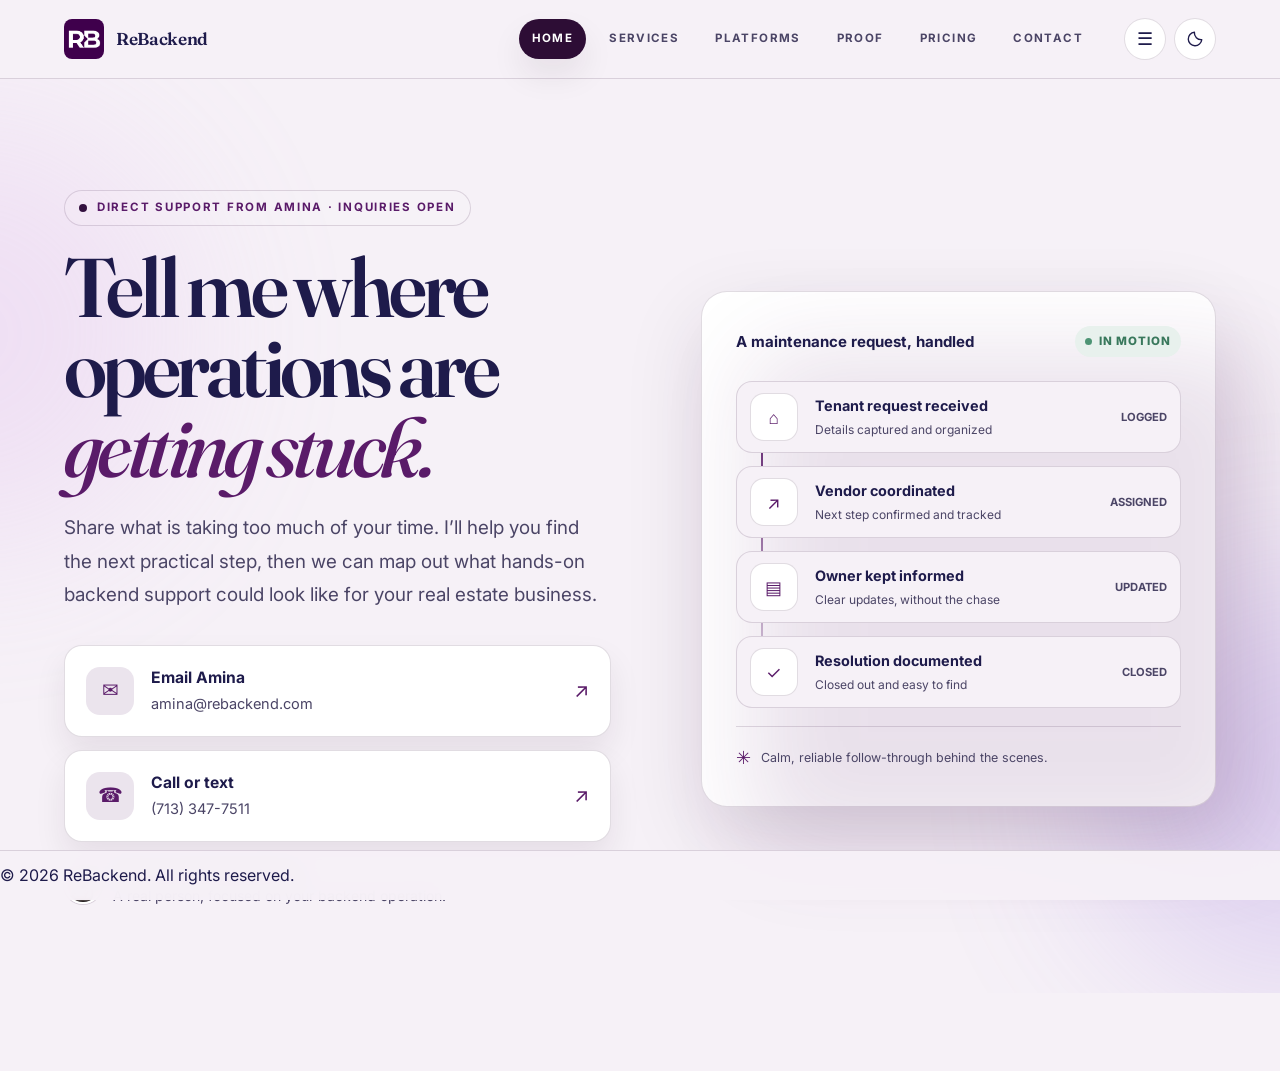
==== contact.html @ c68b6a7b "Add contact page and navigation updates" ====
<!doctype html>
<html lang="en" data-theme="light">
  <head>
    <meta charset="utf-8" />
    <meta name="viewport" content="width=device-width, initial-scale=1" />
    <meta name="theme-color" content="#2d0d35" />
    <title>Contact Amina | ReBackend</title>
    <link rel="preconnect" href="https://fonts.googleapis.com" />
    <link rel="preconnect" href="https://fonts.gstatic.com" crossorigin />
    <link href="https://fonts.googleapis.com/css2?family=Fraunces:wght@500;600;700&family=Inter:wght@400;500;600;700;800&display=swap" rel="stylesheet" />
    <link rel="stylesheet" href="/assets/css/global.css" />
    <style>
      .contact-page {
        position: relative;
        overflow: hidden;
        padding: clamp(56px, 9vw, 112px) 0 86px;
      }

      .contact-page::before,
      .contact-page::after {
        position: absolute;
        z-index: -1;
        width: 420px;
        height: 420px;
        border-radius: 50%;
        content: "";
        filter: blur(90px);
        opacity: 0.22;
        pointer-events: none;
      }

      .contact-page::before {
        top: 5%;
        left: -240px;
        background: #d7a2e9;
      }

      .contact-page::after {
        right: -230px;
        bottom: 0;
        background: #8b63d9;
      }

      .contact-layout {
        display: grid;
        grid-template-columns: minmax(0, 1.03fr) minmax(340px, 0.97fr);
        gap: clamp(36px, 7vw, 94px);
        align-items: center;
      }

      .contact-copy h1 {
        max-width: 700px;
        margin-top: 22px;
        font-size: clamp(3rem, 6.5vw, 5.8rem);
        line-height: 0.96;
        letter-spacing: -0.055em;
      }

      .contact-copy h1 em {
        color: var(--accent-primary);
        font-weight: 500;
      }

      .contact-intro {
        max-width: 570px;
        margin-top: 24px;
        color: var(--text-secondary);
        font-size: clamp(1.02rem, 1.5vw, 1.18rem);
        line-height: 1.75;
      }

      .contact-cards {
        display: grid;
        gap: 13px;
        margin-top: 34px;
      }

      .contact-card {
        display: flex;
        align-items: center;
        gap: 17px;
        min-height: 92px;
        padding: 18px 21px;
        border: 1px solid var(--border-color);
        border-radius: 18px;
        background: var(--card-bg);
        box-shadow: var(--shadow-soft);
        transition: transform 220ms ease, border-color 220ms ease, box-shadow 220ms ease;
      }

      .contact-card:hover,
      .contact-card:focus-visible {
        transform: translateY(-4px);
        border-color: var(--accent-primary);
        box-shadow: 0 18px 42px rgba(90, 27, 105, 0.16);
      }

      .contact-card:focus-visible {
        outline: 3px solid var(--accent-primary);
        outline-offset: 3px;
      }

      .contact-icon {
        display: grid;
        width: 48px;
        height: 48px;
        flex: 0 0 48px;
        place-items: center;
        border-radius: 14px;
        background: color-mix(in srgb, var(--accent-primary) 12%, var(--card-bg));
        color: var(--accent-primary);
        font-size: 1.25rem;
      }

      .contact-card-copy {
        display: grid;
        gap: 3px;
        min-width: 0;
      }

      .contact-card-copy strong {
        color: var(--text-primary);
        font-size: 0.98rem;
      }

      .contact-card-copy span {
        overflow-wrap: anywhere;
        color: var(--text-secondary);
        font-size: 0.91rem;
      }

      .contact-arrow {
        margin-left: auto;
        color: var(--accent-primary);
        font-size: 1.25rem;
        transition: transform 220ms ease;
      }

      .contact-card:hover .contact-arrow {
        transform: translateX(5px);
      }

      .operator-note {
        display: flex;
        align-items: center;
        gap: 11px;
        margin-top: 22px;
        color: var(--text-secondary);
        font-size: 0.88rem;
      }

      .operator-note img {
        position: static;
        inset: auto;
        width: 38px;
        height: 38px;
        max-height: none;
        border: 2px solid var(--card-bg);
        border-radius: 50%;
        object-fit: cover;
        object-position: center 18%;
        box-shadow: 0 0 0 1px var(--border-color);
      }

      .operator-note strong {
        color: var(--text-primary);
      }

      .workflow-card {
        position: relative;
        padding: clamp(22px, 3vw, 34px);
        border: 1px solid var(--border-color);
        border-radius: 26px;
        background: var(--card-bg);
        box-shadow: 0 28px 80px rgba(40, 18, 49, 0.12);
        isolation: isolate;
      }

      .workflow-card::before {
        position: absolute;
        z-index: -1;
        inset: 12% -10% -8% 10%;
        border-radius: inherit;
        background: var(--accent-primary);
        content: "";
        filter: blur(48px);
        opacity: 0.13;
      }

      .workflow-topline {
        display: flex;
        align-items: center;
        justify-content: space-between;
        gap: 12px;
        margin-bottom: 24px;
      }

      .workflow-topline strong {
        color: var(--text-primary);
        font-size: 0.94rem;
      }

      .live-pill {
        display: inline-flex;
        align-items: center;
        gap: 7px;
        padding: 7px 10px;
        border-radius: 999px;
        background: color-mix(in srgb, #4d9474 13%, var(--card-bg));
        color: #39785c;
        font-size: 0.72rem;
        font-weight: 800;
        letter-spacing: 0.08em;
        text-transform: uppercase;
      }

      .live-dot {
        width: 7px;
        height: 7px;
        border-radius: 50%;
        background: #4d9474;
        box-shadow: 0 0 0 0 rgba(77, 148, 116, 0.45);
        animation: pulse 2s infinite;
      }

      .flow-list {
        position: relative;
        display: grid;
        gap: 13px;
      }

      .flow-list::before {
        position: absolute;
        top: 26px;
        bottom: 26px;
        left: 25px;
        width: 2px;
        background: linear-gradient(var(--accent-primary), color-mix(in srgb, var(--accent-primary) 15%, transparent));
        content: "";
      }

      .flow-item {
        position: relative;
        display: grid;
        grid-template-columns: 52px minmax(0, 1fr) auto;
        align-items: center;
        gap: 13px;
        min-height: 72px;
        padding: 11px 13px;
        border: 1px solid var(--border-color);
        border-radius: 16px;
        background: var(--bg-primary);
        animation: rise-in 700ms both;
      }

      .flow-item:nth-child(2) { animation-delay: 120ms; }
      .flow-item:nth-child(3) { animation-delay: 240ms; }
      .flow-item:nth-child(4) { animation-delay: 360ms; }

      .flow-node {
        z-index: 1;
        display: grid;
        width: 48px;
        height: 48px;
        place-items: center;
        border: 1px solid var(--border-color);
        border-radius: 14px;
        background: var(--card-bg);
        color: var(--accent-primary);
        font-size: 1.1rem;
      }

      .flow-text {
        display: grid;
        gap: 3px;
      }

      .flow-text strong {
        color: var(--text-primary);
        font-size: 0.9rem;
      }

      .flow-text small {
        color: var(--text-secondary);
        font-size: 0.75rem;
      }

      .flow-status {
        color: var(--text-secondary);
        font-size: 0.7rem;
        font-weight: 700;
      }

      .workflow-foot {
        display: flex;
        align-items: center;
        gap: 10px;
        margin-top: 18px;
        padding-top: 17px;
        border-top: 1px solid var(--border-color);
        color: var(--text-secondary);
        font-size: 0.78rem;
      }

      .workflow-foot span:first-child {
        color: var(--accent-primary);
        font-size: 1.1rem;
      }

      @keyframes pulse {
        70% { box-shadow: 0 0 0 7px rgba(77, 148, 116, 0); }
        100% { box-shadow: 0 0 0 0 rgba(77, 148, 116, 0); }
      }

      @keyframes rise-in {
        from { opacity: 0; transform: translateY(9px); }
        to { opacity: 1; transform: translateY(0); }
      }

      @media (max-width: 820px) {
        .contact-layout { grid-template-columns: 1fr; }
        .workflow-card { max-width: 620px; }
      }

      @media (max-width: 540px) {
        .contact-page { padding-top: 42px; }
        .contact-layout { gap: 38px; }
        .contact-copy h1 { font-size: clamp(2.8rem, 13vw, 4.2rem); }
        .contact-card { min-height: 82px; padding: 14px; }
        .workflow-card { padding: 18px 14px; border-radius: 20px; }
        .flow-item { grid-template-columns: 45px minmax(0, 1fr); gap: 9px; padding: 9px; }
        .flow-node { width: 42px; height: 42px; }
        .flow-status { display: none; }
      }

      @media (prefers-reduced-motion: reduce) {
        *, *::before, *::after {
          scroll-behavior: auto !important;
          animation-duration: 0.01ms !important;
          animation-iteration-count: 1 !important;
          transition-duration: 0.01ms !important;
        }
      }
    </style>
  </head>
  <body>
    <header class="site-header">
      <div class="nav-shell">
        <a class="brand" href="/" aria-label="ReBackend home">
          <img src="/assets/logo.png" alt="" class="brand-logo-img" />
          <span>ReBackend</span>
        </a>
        <nav class="nav-links" id="primary-navigation" aria-label="Primary navigation">
          <a class="nav-link" data-nav="home" href="/">Home</a>
          <a class="nav-link" data-nav="services" href="/services">Services</a>
          <a class="nav-link" data-nav="platforms" href="/platforms">Platforms</a>
          <a class="nav-link" data-nav="proof" href="/proof">Proof</a>
          <a class="nav-link" data-nav="pricing" href="/pricing">Pricing</a>
          <a class="nav-link" data-nav="contact" href="/contact">Contact</a>
        </nav>
        <div class="nav-controls">
          <button class="menu-toggle" type="button" data-menu-toggle aria-label="Open navigation menu" aria-controls="primary-navigation" aria-expanded="false"><span aria-hidden="true">☰</span></button>
          <button class="theme-toggle" type="button" data-theme-toggle aria-label="Switch theme"></button>
        </div>
      </div>
    </header>

    <main>
      <section class="contact-page">
        <div class="section-shell contact-layout">
          <div class="contact-copy">
            <div class="eyebrow contact-status">Direct support from Amina · inquiries open</div>
            <h1>Tell me where operations are <em>getting stuck.</em></h1>
            <p class="contact-intro">Share what is taking too much of your time. I’ll help you find the next practical step, then we can map out what hands-on backend support could look like for your real estate business.</p>

            <div class="contact-cards" aria-label="Contact Amina">
              <a class="contact-card" href="mailto:amina@rebackend.com?subject=Let%E2%80%99s%20talk%20about%20my%20operations">
                <span class="contact-icon" aria-hidden="true">✉</span>
                <span class="contact-card-copy"><strong>Email Amina</strong><span>amina@rebackend.com</span></span>
                <span class="contact-arrow" aria-hidden="true">↗</span>
              </a>
              <a class="contact-card" href="tel:+17133477511">
                <span class="contact-icon" aria-hidden="true">☎</span>
                <span class="contact-card-copy"><strong>Call or text</strong><span>(713) 347-7511</span></span>
                <span class="contact-arrow" aria-hidden="true">↗</span>
              </a>
            </div>

            <div class="operator-note">
              <img src="/assets/amina-photo.jpg" alt="" />
              <span><strong>You’ll work directly with me.</strong><br />A real person, focused on your backend operation.</span>
            </div>
          </div>

          <aside class="workflow-card" aria-label="Example of real estate operations support">
            <div class="workflow-topline">
              <strong>A maintenance request, handled</strong>
              <span class="live-pill"><span class="live-dot"></span> In motion</span>
            </div>
            <div class="flow-list">
              <div class="flow-item"><span class="flow-node" aria-hidden="true">⌂</span><span class="flow-text"><strong>Tenant request received</strong><small>Details captured and organized</small></span><span class="flow-status">LOGGED</span></div>
              <div class="flow-item"><span class="flow-node" aria-hidden="true">↗</span><span class="flow-text"><strong>Vendor coordinated</strong><small>Next step confirmed and tracked</small></span><span class="flow-status">ASSIGNED</span></div>
              <div class="flow-item"><span class="flow-node" aria-hidden="true">▤</span><span class="flow-text"><strong>Owner kept informed</strong><small>Clear updates, without the chase</small></span><span class="flow-status">UPDATED</span></div>
              <div class="flow-item"><span class="flow-node" aria-hidden="true">✓</span><span class="flow-text"><strong>Resolution documented</strong><small>Closed out and easy to find</small></span><span class="flow-status">CLOSED</span></div>
            </div>
            <div class="workflow-foot"><span aria-hidden="true">✳</span><span>Calm, reliable follow-through behind the scenes.</span></div>
          </aside>
        </div>
      </section>
    </main>

    <footer><p>© 2026 ReBackend. All rights reserved.</p></footer>
    <script src="/assets/js/app.js"></script>
  </body>
</html>
---- assets/css/global.css ----
:root {
  --bg-primary: #f6f1f7;
  --bg-secondary: #efe4ef;
  --bg-strong: #2d0d35;
  --text-primary: #1e1b4b;
  --text-secondary: #4b4566;
  --border-color: rgba(45, 13, 53, 0.14);
  --card-bg: #ffffff;
  --marquee-blend: rgba(255, 255, 255, 0.7);
  --accent-primary: #5a1b69;
  --accent-strong: #33103f;
  --accent-soft: #d8b4e1;
  --success: #4d7b68;
  --shadow-soft: 0 16px 32px rgba(34, 17, 38, 0.08);
  --radius: 18px;
  --header-height: 78px;
  --container: 1200px;
}

html[data-theme="dark"] {
  --bg-primary: #130d1a;
  --bg-secondary: #1d1323;
  --bg-strong: #2d0d35;
  --text-primary: #f3ebf3;
  --text-secondary: #cab7cc;
  --border-color: rgba(221, 194, 232, 0.14);
  --card-bg: #1c1324;
  --marquee-blend: rgba(13, 9, 17, 0.72);
  --accent-primary: #cf9ee2;
  --accent-strong: #e9d2f3;
  --accent-soft: #7b4d82;
  --success: #9bc7b6;
  --shadow-soft: 0 16px 32px rgba(0, 0, 0, 0.28);
}

*,
*::before,
*::after {
  box-sizing: border-box;
}

html {
  scroll-behavior: smooth;
}

body {
  margin: 0;
  background: var(--bg-primary);
  color: var(--text-primary);
  font-family: "Inter", "Segoe UI", sans-serif;
  line-height: 1.55;
  -webkit-font-smoothing: antialiased;
  text-rendering: optimizeLegibility;
  transition: background 0.2s ease, color 0.2s ease;
  display: flex;
  flex-direction: column;
  min-height: 100vh;
}

img {
  max-width: 100%;
  display: block;
}

svg {
  display: block;
}

a {
  color: inherit;
  text-decoration: none;
}

button,
input,
select,
textarea {
  font: inherit;
}

button {
  cursor: pointer;
}

h1,
h2,
h3,
h4,
h5,
h6 {
  margin: 0;
  font-family: "Fraunces", Georgia, serif;
  letter-spacing: -0.03em;
  line-height: 0.95;
  font-weight: 600;
  color: var(--text-primary);
}

p {
  margin: 0;
  color: var(--text-primary);
}

ul,
ol {
  margin: 0;
  padding: 0;
  list-style: none;
}

.container {
  width: min(var(--container), calc(100vw - 48px));
  margin: 0 auto;
}

.site-header {
  position: fixed;
  top: 0;
  left: 0;
  right: 0;
  z-index: 50;
  background: rgba(246, 241, 247, 0.96);
  backdrop-filter: blur(12px);
  border-bottom: 1px solid var(--border-color);
  transition: background 0.2s ease, border-color 0.2s ease;
}

html[data-theme="dark"] .site-header {
  background: rgba(19, 13, 26, 0.96);
}

body {
  padding-top: var(--header-height);
  padding-bottom: var(--header-height);
}

main {
  flex: 1;
}

.nav-shell {
  width: min(var(--container), calc(100vw - 48px));
  margin: 0 auto;
  min-height: var(--header-height);
  display: flex;
  align-items: center;
  justify-content: space-between;
  gap: 20px;
  padding: 0 24px;
}

.brand {
  display: inline-flex;
  align-items: center;
  gap: 12px;
  font-family: "Fraunces", Georgia, serif;
  font-size: 1.08rem;
  font-weight: 600;
  letter-spacing: -0.02em;
  color: var(--text-primary);
  text-decoration: none;
}

.brand-mark {
  width: 40px;
  height: 40px;
  border-radius: 8px;
  background: var(--bg-strong);
  color: #fff;
  display: grid;
  place-items: center;
  font-size: 0.72rem;
  font-weight: 700;
  letter-spacing: -0.06em;
  flex-shrink: 0;
}

.brand-logo-img {
  width: 40px;
  height: 40px;
  border-radius: 8px;
  object-fit: cover;
  display: block;
  flex-shrink: 0;
}

.nav-links {
  display: flex;
  align-items: center;
  justify-content: center;
  gap: 10px;
  margin-left: auto;
}

.nav-link {
  display: inline-flex;
  align-items: center;
  justify-content: center;
  padding: 10px 12px;
  border: 1px solid transparent;
  border-radius: 999px;
  font-size: 0.72rem;
  letter-spacing: 0.12em;
  text-transform: uppercase;
  font-weight: 700;
  color: var(--text-secondary);
  transition: color 0.2s ease, border-color 0.2s ease, background 0.2s ease, transform 0.2s ease;
  text-decoration: none;
}

.nav-link:hover {
  color: var(--text-primary);
  border-color: var(--border-color);
  background: rgba(255, 255, 255, 0.08);
}

.nav-link.is-active {
  background: var(--bg-strong);
  color: #fff;
  border-color: transparent;
  box-shadow: var(--shadow-soft);
}

.theme-toggle {
  width: 42px;
  height: 42px;
  border-radius: 50%;
  border: 1px solid var(--border-color);
  background: var(--card-bg);
  color: var(--text-primary);
  display: grid;
  place-items: center;
  transition: transform 0.15s ease, border-color 0.15s ease;
  flex-shrink: 0;
  padding: 0;
}

.theme-toggle:hover {
  transform: translateY(-1px);
  border-color: rgba(90, 27, 105, 0.35);
}

.theme-toggle svg {
  width: 18px;
  height: 18px;
  display: block;
}

main {
  display: block;
}

.section {
  padding: 88px 0;
}

.section-shell {
  width: min(var(--container), calc(100vw - 48px));
  margin: 0 auto;
  padding: 0 24px;
}

.eyebrow {
  display: inline-flex;
  align-items: center;
  gap: 10px;
  font-size: 0.72rem;
  letter-spacing: 0.15em;
  text-transform: uppercase;
  font-weight: 700;
  color: var(--accent-primary);
  padding: 8px 14px;
  border: 1px solid var(--border-color);
  border-radius: 999px;
  background: rgba(255, 255, 255, 0.08);
}

.eyebrow::before {
  content: "";
  width: 8px;
  height: 8px;
  border-radius: 50%;
  background: var(--accent-strong);
  display: inline-block;
}

.hero {
  padding-top: 68px;
  padding-bottom: 42px;
}

.hero-grid {
  display: grid;
  grid-template-columns: 1.2fr 0.8fr;
  gap: 30px;
  align-items: center;
}

.hero-copy {
  padding-top: 8px;
}

.hero h1 {
  font-size: clamp(3rem, 5vw, 5.1rem);
  line-height: 0.92;
  letter-spacing: -0.06em;
  margin: 20px 0 18px;
  max-width: 760px;
  color: var(--text-primary);
}

.hero h1 .accent {
  color: var(--accent-primary);
  font-style: italic;
}

.hero p {
  max-width: 580px;
  font-size: 1.08rem;
  color: var(--text-secondary);
}

.hero-actions {
  margin-top: 26px;
  display: flex;
  align-items: center;
  gap: 16px;
  flex-wrap: wrap;
}

.btn {
  display: inline-flex;
  align-items: center;
  justify-content: center;
  min-height: 48px;
  padding: 0 22px;
  font-weight: 700;
  letter-spacing: 0.03em;
  border: 1px solid transparent;
  border-radius: 12px;
  transition: transform 0.2s ease, background 0.2s ease, border-color 0.2s ease, color 0.2s ease;
  color: var(--text-primary);
  text-decoration: none;
}

.btn:hover {
  transform: translateY(-1px);
}

.btn-primary {
  background: var(--bg-strong);
  color: #fff;
  box-shadow: var(--shadow-soft);
}

.btn-primary:hover {
  color: #fff;
}

.btn-secondary {
  background: transparent;
  border-color: var(--border-color);
  color: var(--text-primary);
}

.hero-panel {
  background: linear-gradient(145deg, var(--bg-secondary), rgba(255, 255, 255, 0.08));
  border: 1px solid var(--border-color);
  border-radius: 18px;
  padding: 18px;
  min-height: 400px;
  position: relative;
  overflow: hidden;
}

.hero-panel::before {
  content: "";
  position: absolute;
  inset: 18px;
  border-radius: 16px;
  background: linear-gradient(135deg, rgba(90, 27, 105, 0.17), rgba(255, 255, 255, 0.04));
  border: 1px solid rgba(90, 27, 105, 0.14);
}

.hero-photo {
  position: absolute;
  inset: 18px;
  border-radius: 16px;
  object-fit: cover;
  display: block;
  z-index: 2;
}

.rb-badge {
  position: absolute;
  inset: 46px;
  display: grid;
  place-items: center;
  background: var(--bg-strong);
  border-radius: 18px;
  box-shadow: inset 0 0 0 1px rgba(255, 255, 255, 0.1);
}

.rb-badge span {
  font-family: "Fraunces", Georgia, serif;
  font-size: clamp(7rem, 17vw, 16rem);
  color: #fff;
  line-height: 0.8;
  letter-spacing: -0.14em;
  transform: translateX(-0.05em);
}

.metric-row {
  display: grid;
  grid-template-columns: repeat(3, minmax(0, 1fr));
  gap: 18px;
  margin-top: 34px;
  border-top: 1px solid var(--border-color);
  border-bottom: 1px solid var(--border-color);
  background: rgba(255, 255, 255, 0.04);
}

.metric {
  padding: 24px 12px;
}

.metric strong {
  display: block;
  margin-bottom: 8px;
  font-size: clamp(1.4rem, 2vw, 2.1rem);
  font-family: "Fraunces", Georgia, serif;
  letter-spacing: -0.04em;
  color: var(--text-primary);
}

.metric span {
  display: block;
  color: var(--text-secondary);
  font-size: 0.8rem;
  letter-spacing: 0.08em;
  text-transform: uppercase;
}

.split {
  display: grid;
  grid-template-columns: 1fr 1fr;
  gap: 26px;
  align-items: start;
}

.feature-list {
  display: grid;
  grid-template-columns: repeat(2, minmax(0, 1fr));
  gap: 18px;
  margin-top: 26px;
}

.feature-card,
.info-card,
.case-card,
.pricing-card,
.tile,
.brand-panel,
.matrix-card,
.tool-card {
  background: var(--card-bg);
  border: 1px solid var(--border-color);
  border-radius: 18px;
  box-shadow: var(--shadow-soft);
}

.feature-card {
  padding: 20px;
  min-height: 190px;
}

.feature-number {
  display: inline-block;
  font-size: 0.67rem;
  letter-spacing: 0.14em;
  text-transform: uppercase;
  font-weight: 700;
  color: var(--accent-primary);
  margin-bottom: 18px;
}

.feature-card h3 {
  font-size: clamp(1.5rem, 2vw, 2rem);
  margin-bottom: 12px;
  color: var(--text-primary);
}

.feature-card p {
  color: var(--text-secondary);
  font-size: 0.97rem;
}

.section-head {
  width: min(760px, 100%);
  margin-bottom: 28px;
}

.section-head h2 {
  font-size: clamp(2.05rem, 3.5vw, 3.1rem);
  margin-top: 12px;
  line-height: 0.96;
  color: var(--text-primary);
}

.section-head p {
  margin-top: 14px;
  color: var(--text-secondary);
  font-size: 1rem;
}

.chip-row {
  display: flex;
  flex-wrap: wrap;
  gap: 10px;
  margin-top: 20px;
}

.chip {
  display: inline-flex;
  align-items: center;
  justify-content: center;
  padding: 9px 12px;
  border-radius: 999px;
  border: 1px solid var(--border-color);
  background: rgba(255, 255, 255, 0.04);
  font-size: 0.76rem;
  letter-spacing: 0.08em;
  text-transform: uppercase;
  font-weight: 700;
  color: var(--text-primary);
}

.brand-panel {
  background: var(--bg-strong);
  color: #fff;
  padding: 24px;
  border-radius: 20px;
  border: 1px solid rgba(255, 255, 255, 0.08);
}

.brand-panel h3 {
  font-size: clamp(1.8rem, 2vw, 2.4rem);
  margin-bottom: 18px;
  color: #fff;
}

.brand-panel p {
  color: rgba(255, 255, 255, 0.85);
  font-size: 0.95rem;
  line-height: 1.7;
}

.brand-panel strong {
  color: #fff;
}

.case-grid,
.pricing-grid {
  display: grid;
  grid-template-columns: repeat(2, minmax(0, 1fr));
  gap: 20px;
}

.case-card,
.pricing-card {
  overflow: hidden;
}

.case-body,
.pricing-body {
  padding: 22px;
}

.case-topline,
.pricing-topline {
  display: flex;
  align-items: center;
  justify-content: space-between;
  gap: 16px;
  margin-bottom: 18px;
}

.badge {
  display: inline-flex;
  align-items: center;
  justify-content: center;
  padding: 8px 12px;
  border-radius: 999px;
  border: 1px solid var(--border-color);
  background: rgba(90, 27, 105, 0.06);
  color: var(--accent-primary);
  font-size: 0.64rem;
  font-weight: 700;
  letter-spacing: 0.1em;
  text-transform: uppercase;
}

.meta {
  font-size: 0.7rem;
  letter-spacing: 0.12em;
  text-transform: uppercase;
  color: var(--text-secondary);
  font-weight: 700;
}

.case-card h3,
.pricing-card h3 {
  font-size: clamp(1.7rem, 2vw, 2.3rem);
  margin-bottom: 16px;
  color: var(--text-primary);
}

.case-metrics,
.pricing-metrics {
  display: grid;
  grid-template-columns: repeat(2, minmax(0, 1fr));
  gap: 12px;
  margin: 18px 0;
}

.mini-stat {
  background: var(--bg-secondary);
  border: 1px solid var(--border-color);
  border-radius: 12px;
  padding: 14px 12px;
}

.mini-stat strong {
  display: block;
  font-size: 1.2rem;
  font-family: "Fraunces", Georgia, serif;
  margin-bottom: 4px;
  color: var(--text-primary);
}

.mini-stat span {
  display: block;
  color: var(--text-secondary);
  font-size: 0.72rem;
  letter-spacing: 0.08em;
  text-transform: uppercase;
  font-weight: 700;
}

.case-body p,
.pricing-body p {
  color: var(--text-secondary);
  line-height: 1.7;
  font-size: 0.96rem;
}

.case-quote {
  margin-top: 18px;
  padding-left: 16px;
  border-left: 3px solid var(--accent-primary);
  color: var(--text-secondary);
  line-height: 1.6;
  font-size: 0.92rem;
}

.tile-grid {
  display: grid;
  grid-template-columns: repeat(4, minmax(0, 1fr));
  gap: 14px;
  margin-top: 26px;
}

.tile {
  padding: 18px;
  background: var(--card-bg);
  border: 1px solid var(--border-color);
  border-radius: 18px;
}

.tile strong {
  display: block;
  font-size: 1.7rem;
  margin-bottom: 8px;
  font-family: "Fraunces", Georgia, serif;
  color: var(--text-primary);
}

.tile span {
  display: block;
  color: var(--text-secondary);
  font-size: 0.72rem;
  letter-spacing: 0.1em;
  text-transform: uppercase;
  font-weight: 700;
}

.marquee-wrap {
  position: relative;
  overflow: hidden;
  padding: 10px 0 0;
  margin-top: 10px;
  mask-image: linear-gradient(to right, transparent 0%, #000 8%, #000 92%, transparent 100%);
  -webkit-mask-image: linear-gradient(to right, transparent 0%, #000 8%, #000 92%, transparent 100%);
}

.marquee-track {
  display: flex;
  align-items: center;
  gap: 18px;
  width: max-content;
  animation: marquee-scroll 30s linear infinite;
}

.marquee-wrap:hover .marquee-track {
  animation-play-state: paused;
}

.marquee-set {
  display: flex;
  align-items: center;
  gap: 18px;
  flex-shrink: 0;
}

.marquee-item {
  display: inline-flex;
  align-items: center;
  gap: 10px;
  padding: 8px 12px;
  border: 1px solid var(--border-color);
  background: rgba(255, 255, 255, 0.04);
  border-radius: 999px;
  color: var(--text-primary);
  font-size: 0.74rem;
  letter-spacing: 0.1em;
  text-transform: uppercase;
  font-weight: 700;
  white-space: nowrap;
}

.marquee-icon {
  width: 26px;
  height: 26px;
  border-radius: 8px;
  display: grid;
  place-items: center;
  flex-shrink: 0;
  background: var(--bg-strong);
}

.marquee-icon img {
  width: 16px;
  height: 16px;
  object-fit: contain;
  filter: brightness(0) invert(1);
}

.marquee-text-badge {
  width: 26px;
  height: 26px;
  border-radius: 8px;
  display: grid;
  place-items: center;
  font-size: 0.66rem;
  font-weight: 800;
  color: #fff;
  background: var(--bg-strong);
}

.tool-grid {
  display: grid;
  grid-template-columns: repeat(5, minmax(0, 1fr));
  gap: 16px;
  margin-top: 32px;
}

.tool-card {
  padding: 20px 16px;
  display: flex;
  flex-direction: column;
  align-items: center;
  justify-content: center;
  text-align: center;
  gap: 10px;
  min-height: 170px;
  transition: transform 0.15s ease, border-color 0.15s ease, background 0.15s ease;
}

.tool-card:hover {
  transform: translateY(-2px);
  border-color: rgba(90, 27, 105, 0.36);
}

.tool-icon {
  width: 48px;
  height: 48px;
  border-radius: 10px;
  display: grid;
  place-items: center;
  background: var(--bg-secondary);
}

.tool-icon img {
  width: 26px;
  height: 26px;
  object-fit: contain;
  filter: brightness(0) saturate(100%) invert(9%) sepia(9%) saturate(1498%) hue-rotate(258deg) brightness(93%) contrast(90%);
}

.tool-icon.text-badge {
  font-size: 0.8rem;
  font-weight: 800;
  color: #fff;
  background: var(--bg-strong);
  letter-spacing: -0.04em;
}

.tool-name {
  font-size: 0.95rem;
  font-weight: 700;
  color: var(--text-primary);
}

.tool-tag {
  font-size: 0.65rem;
  letter-spacing: 0.12em;
  text-transform: uppercase;
  color: var(--text-secondary);
  font-weight: 700;
}

.grid-matrix {
  display: grid;
  grid-template-columns: repeat(3, minmax(0, 1fr));
  gap: 16px;
  margin-top: 20px;
}

.matrix-card {
  padding: 22px 18px;
}

.matrix-card h3 {
  font-size: 1.3rem;
  margin-bottom: 10px;
  color: var(--text-primary);
}

.matrix-card p {
  color: var(--text-secondary);
  font-size: 0.92rem;
  line-height: 1.6;
}

.price-row {
  display: grid;
  grid-template-columns: 1fr auto;
  gap: 18px;
  align-items: center;
  padding: 18px 0;
  border-top: 1px solid var(--border-color);
}

.price-row:first-of-type {
  border-top: 0;
}

.price-row .label {
  color: var(--text-secondary);
  font-size: 0.7rem;
  letter-spacing: 0.12em;
  text-transform: uppercase;
  font-weight: 700;
}

.price-row .amount {
  font-size: clamp(1.4rem, 2vw, 2rem);
  font-family: "Fraunces", Georgia, serif;
  letter-spacing: -0.04em;
  color: var(--text-primary);
}

.pricing-card .cta {
  width: 100%;
  margin-top: 10px;
}

.page-banner {
  background: var(--bg-strong);
  color: #fff;
  border-radius: 20px;
  border: 1px solid rgba(255, 255, 255, 0.08);
  padding: 26px 22px;
  margin-top: 8px;
}

.page-banner h2 {
  font-size: clamp(2rem, 3vw, 2.8rem);
  margin-bottom: 14px;
  color: #fff;
}

.page-banner p {
  color: rgba(255, 255, 255, 0.85);
  max-width: 720px;
  line-height: 1.7;
}

footer {
  position: fixed;
  bottom: 0;
  left: 0;
  right: 0;
  z-index: 40;
  padding: 12px 0;
  background: rgba(246, 241, 247, 0.96);
  backdrop-filter: blur(12px);
  border-top: 1px solid var(--border-color);
  transition: background 0.2s ease, border-color 0.2s ease;
}

html[data-theme="dark"] footer {
  background: rgba(19, 13, 26, 0.96);
}

.footer-inner {
  width: min(var(--container), calc(100vw - 48px));
  margin: 0 auto;
  padding: 0 24px;
  display: flex;
  align-items: center;
  justify-content: space-between;
  gap: 16px;
  flex-wrap: wrap;
  min-height: auto;
}

.footer-meta {
  color: var(--text-secondary);
  font-size: 0.76rem;
  letter-spacing: 0.08em;
  text-transform: uppercase;
  font-weight: 700;
}

.footer-links {
  display: flex;
  align-items: center;
  gap: 18px;
  color: var(--text-secondary);
  font-size: 0.75rem;
  letter-spacing: 0.08em;
  text-transform: uppercase;
  font-weight: 700;
  margin: 0;
}

.footer-links a {
  transition: color 0.2s ease;
  color: var(--text-secondary);
  text-decoration: none;
}

.footer-links a:hover {
  color: var(--text-primary);
}

@keyframes marquee-scroll {
  from {
    transform: translateX(0);
  }
  to {
    transform: translateX(-50%);
  }
}

@media (max-width: 980px) {
  .nav-links {
    display: none;
  }


  .hero-grid,
  .split,
  .case-grid,
  .pricing-grid,
  .tool-grid {
    grid-template-columns: 1fr;
  }

  .tile-grid,
  .grid-matrix {
    grid-template-columns: repeat(2, minmax(0, 1fr));
  }

  .feature-list {
    grid-template-columns: 1fr;
  }

  .nav-links {
    gap: 4px;
  }
}

@media (max-width: 760px) {
  body {
    padding-top: var(--header-height);
    padding-bottom: calc(var(--header-height) + 20px);
  }

  .nav-shell,
  .section-shell {
    width: min(var(--container), calc(100vw - 28px));
    padding: 0 14px;
  }

  .nav-links {
    display: none;
  }

  .hero {
    padding-top: 54px;
  }

  .hero h1 {
    font-size: clamp(2.4rem, 12vw, 4rem);
  }

  .metric-row,
  .tile-grid,
  .grid-matrix {
    grid-template-columns: 1fr;
  }

  .tool-grid {
    grid-template-columns: repeat(2, minmax(0, 1fr));
  }

  .brand {
    font-size: 1rem;
  }

  .section {
    padding: 64px 0;
  }

  footer {
    padding: 8px 0;
  }

  .footer-inner {
    padding: 8px 14px;
  }

  .footer-links {
    gap: 10px;
    font-size: 0.65rem;
  }
}

@media (prefers-reduced-motion: reduce) {
  html {
    scroll-behavior: auto;
  }

  .marquee-track {
    animation: none;
  }

  .btn,
  .theme-toggle,
  .nav-link,
  .tool-card {
    transition: none;
  }
}

/* Theme text is driven by the same tokens used by every page. */
:root {
  color-scheme: light;
}

html[data-theme="dark"] {
  color-scheme: dark;
}

body {
  color: var(--text-primary);
}

body :is(h1, h2, h3, h4, h5, h6) {
  color: var(--text-primary);
}

body p {
  color: var(--text-primary);
}

/* Consistent header controls and accessible mobile navigation. */
.nav-shell {
  position: relative;
}

.nav-controls {
  display: inline-flex;
  align-items: center;
  justify-content: flex-end;
  gap: 8px;
  margin-left: 8px;
  flex-shrink: 0;
}

.menu-toggle {
  display: inline-flex;
  width: 42px;
  height: 42px;
  padding: 0;
  align-items: center;
  justify-content: center;
  border: 1px solid var(--border-color);
  border-radius: 50%;
  background: var(--card-bg);
  color: var(--text-primary);
  font-size: 1.1rem;
  line-height: 1;
  transition: transform 0.15s ease, border-color 0.15s ease;
}

.menu-toggle:hover {
  transform: translateY(-1px);
  border-color: var(--accent-primary);
}

.nav-links.is-open {
  position: absolute;
  top: calc(100% - 2px);
  right: 64px;
  z-index: 60;
  display: flex;
  flex-direction: column;
  align-items: stretch;
  gap: 4px;
  width: min(280px, calc(100vw - 28px));
  margin: 0;
  padding: 10px;
  border: 1px solid var(--border-color);
  border-radius: 14px;
  background: var(--card-bg);
  box-shadow: var(--shadow-soft);
}

.nav-links.is-open .nav-link {
  justify-content: flex-start;
  width: 100%;
  padding: 12px;
  color: var(--text-primary);
  font-size: 0.82rem;
  letter-spacing: 0.08em;
}

.nav-links.is-open .nav-link.is-active {
  color: #fff;
}
.menu-toggle:focus-visible,
.theme-toggle:focus-visible,
.nav-link:focus-visible,
.btn:focus-visible {
  outline: 3px solid var(--accent-primary);
  outline-offset: 3px;
}

/* The real source portrait is kept proportional and framed without distortion. */
.founder-photo-panel {
  height: clamp(360px, 35vw, 430px);
  max-height: 550px;
  min-height: 0;
  aspect-ratio: 1.05;
  padding: 0;
  overflow: hidden;
  border-radius: 18px;
  transform-style: preserve-3d;
  transition: transform 0.2s ease;
  will-change: transform;
}

.founder-photo-panel::before {
  content: none;
}

.hero-photo,
img[src*="amina-photo"] {
  position: absolute;
  inset: 0;
  display: block;
  width: 100%;
  height: 100%;
  max-height: 550px;
  object-fit: cover;
  object-position: center top;
  border-radius: inherit;
}

.photo-caption {
  position: absolute;
  z-index: 3;
  left: 18px;
  bottom: 18px;
  display: flex;
  flex-direction: column;
  gap: 3px;
  max-width: calc(100% - 36px);
  padding: 12px 15px;
  border: 1px solid var(--border-color);
  border-radius: 12px;
  background: var(--card-bg);
  color: var(--text-primary);
  box-shadow: var(--shadow-soft);
}

.photo-caption strong {
  color: var(--text-primary);
  font-family: "Fraunces", Georgia, serif;
  font-size: 1.05rem;
}

.photo-caption span {
  color: var(--text-secondary);
  font-size: 0.82rem;
}

.photo-tag {
  position: absolute;
  z-index: 3;
  top: 16px;
  right: 16px;
  padding: 9px 12px;
  border: 1px solid var(--border-color);
  border-radius: 999px;
  background: var(--card-bg);
  color: var(--text-primary);
  font-size: 0.72rem;
  font-weight: 700;
  letter-spacing: 0.08em;
  text-transform: uppercase;
}

/* A real service example replaces abstract or invented dashboard metrics. */
.workflow-section {
  background: var(--bg-secondary);
}

.workflow-heading {
  max-width: 780px;
}

.workflow-track {
  --workflow-gap: 24px;
  position: relative;
  display: grid;
  grid-template-columns: repeat(3, minmax(0, 1fr));
  gap: var(--workflow-gap);
  margin-top: 38px;
  list-style: none;
}

.workflow-track::before {
  content: "";
  position: absolute;
  z-index: 0;
  top: 23px;
  left: 16.66%;
  right: 16.66%;
  height: 2px;
  background: var(--border-color);
}

.workflow-track::after {
  content: "";
  position: absolute;
  z-index: 2;
  top: 19px;
  left: 16.66%;
  width: 10px;
  height: 10px;
  border-radius: 50%;
  background: var(--accent-primary);
  box-shadow: 0 0 16px var(--accent-soft);
  animation: workflow-travel 5s ease-in-out infinite alternate;
}

@keyframes workflow-travel {
  0%, 8% { left: 16.66%; }
  90%, 100% { left: calc(83.33% - 10px); }
}

.workflow-step {
  position: relative;
  z-index: 1;
  padding: 0 14px 16px;
  text-align: center;
  border-radius: 16px;
  transition: transform 0.2s ease, background-color 0.2s ease;
}

.workflow-step:hover {
  transform: translateY(-4px);
  background: var(--card-bg);
}

.workflow-icon {
  display: grid;
  place-items: center;
  width: 46px;
  height: 46px;
  margin: 0 auto 17px;
  border: 1px solid var(--border-color);
  border-radius: 50%;
  background: var(--card-bg);
  color: var(--accent-primary);
  font-size: 0.75rem;
  font-weight: 800;
  box-shadow: var(--shadow-soft);
}

.workflow-step h3 {
  margin-bottom: 10px;
  font-size: clamp(1.25rem, 1.8vw, 1.65rem);
  line-height: 1.08;
}

.workflow-step p {
  max-width: 310px;
  margin: 0 auto;
  color: var(--text-secondary);
  font-size: 0.95rem;
}

.workflow-caption {
  margin-top: 20px;
  color: var(--text-secondary);
  font-size: 0.82rem;
  text-align: center;
}

.home-feature-list {
  grid-template-columns: repeat(2, minmax(0, 1fr));
}

.text-link {
  display: inline-flex;
  align-items: center;
  gap: 8px;
  margin-top: 22px;
  color: var(--accent-primary);
  font-weight: 700;
}

.text-link:hover {
  color: var(--accent-strong);
}

.platform-strip {
  display: grid;
  grid-template-columns: minmax(230px, 0.9fr) minmax(0, 1.1fr);
  gap: 28px;
  align-items: center;
}

.platform-strip h2 {
  margin-top: 14px;
  font-size: clamp(1.8rem, 3vw, 2.6rem);
  line-height: 1;
}

.platform-chips {
  display: flex;
  flex-wrap: wrap;
  gap: 9px;
}

.platform-chips span {
  padding: 9px 12px;
  border: 1px solid var(--border-color);
  border-radius: 999px;
  background: var(--card-bg);
  color: var(--text-primary);
  font-size: 0.78rem;
  font-weight: 700;
}

.contact-panel {
  display: flex;
  align-items: center;
  justify-content: space-between;
  gap: 24px;
  padding: clamp(22px, 4vw, 42px);
}

.contact-panel .eyebrow {
  color: #fff;
  border-color: rgba(255, 255, 255, 0.3);
}

.contact-panel h2 {
  margin-top: 14px;
  color: #fff;
  font-size: clamp(2rem, 4vw, 3.2rem);
}

.contact-panel p {
  margin-top: 14px;
  max-width: 600px;
  color: rgba(255, 255, 255, 0.88);
}

.contact-button {
  flex-shrink: 0;
  border-color: rgba(255, 255, 255, 0.5);
  color: #fff;
}

.contact-button:hover {
  background: rgba(255, 255, 255, 0.12);
  color: #fff;
}

html[data-theme="dark"] .tool-icon:not(.text-badge) img {
  filter: brightness(0) invert(1);
}

@media (max-width: 980px) {
  .nav-links {
    display: none;
  }


  .platform-strip {
    grid-template-columns: 1fr;
  }
}

@media (max-width: 760px) {
  .nav-controls {
    gap: 7px;
    margin-left: auto;
  }

  .menu-toggle {
    display: inline-flex;
  }

  .nav-links.is-open {
    position: absolute;
    top: calc(100% - 2px);
    right: 14px;
    z-index: 60;
    display: flex;
    flex-direction: column;
    align-items: stretch;
    gap: 4px;
    width: min(280px, calc(100vw - 28px));
    margin: 0;
    padding: 10px;
    border: 1px solid var(--border-color);
    border-radius: 14px;
    background: var(--card-bg);
    box-shadow: var(--shadow-soft);
  }

  .nav-links.is-open .nav-link {
    justify-content: flex-start;
    width: 100%;
    padding: 12px;
    color: var(--text-primary);
    font-size: 0.82rem;
    letter-spacing: 0.08em;
  }

  .nav-links.is-open .nav-link.is-active {
    color: #fff;
  }

  .founder-photo-panel {
    height: clamp(330px, 85vw, 430px);
    max-height: 550px;
    aspect-ratio: 1.05;
  }

  .workflow-track {
    grid-template-columns: 1fr;
    gap: 18px;
    margin-left: 8px;
    padding-left: 54px;
  }

  .workflow-track::before {
    top: 20px;
    bottom: 36px;
    left: 20px;
    right: auto;
    width: 2px;
    height: auto;
  }

  .workflow-track::after {
    top: 20px;
    left: 16px;
    animation-name: workflow-travel-vertical;
  }

  @keyframes workflow-travel-vertical {
    0%, 8% { top: 20px; }
    90%, 100% { top: calc(100% - 40px); }
  }

  .workflow-step {
    padding: 0 8px 10px 0;
    text-align: left;
  }

  .workflow-icon {
    position: absolute;
    top: 0;
    left: -54px;
    margin: 0;
  }

  .workflow-step p {
    margin: 0;
  }

  .workflow-caption {
    text-align: left;
  }

  .contact-panel {
    align-items: flex-start;
    flex-direction: column;
  }
}

@media (prefers-reduced-motion: reduce) {
  html {
    scroll-behavior: auto;
  }

  .marquee-track,
  .workflow-track::after {
    animation: none;
  }

  .btn,
  .theme-toggle,
  .menu-toggle,
  .nav-link,
  .tool-card,
  .workflow-step,
  .founder-photo-panel {
    transition: none;
  }
}
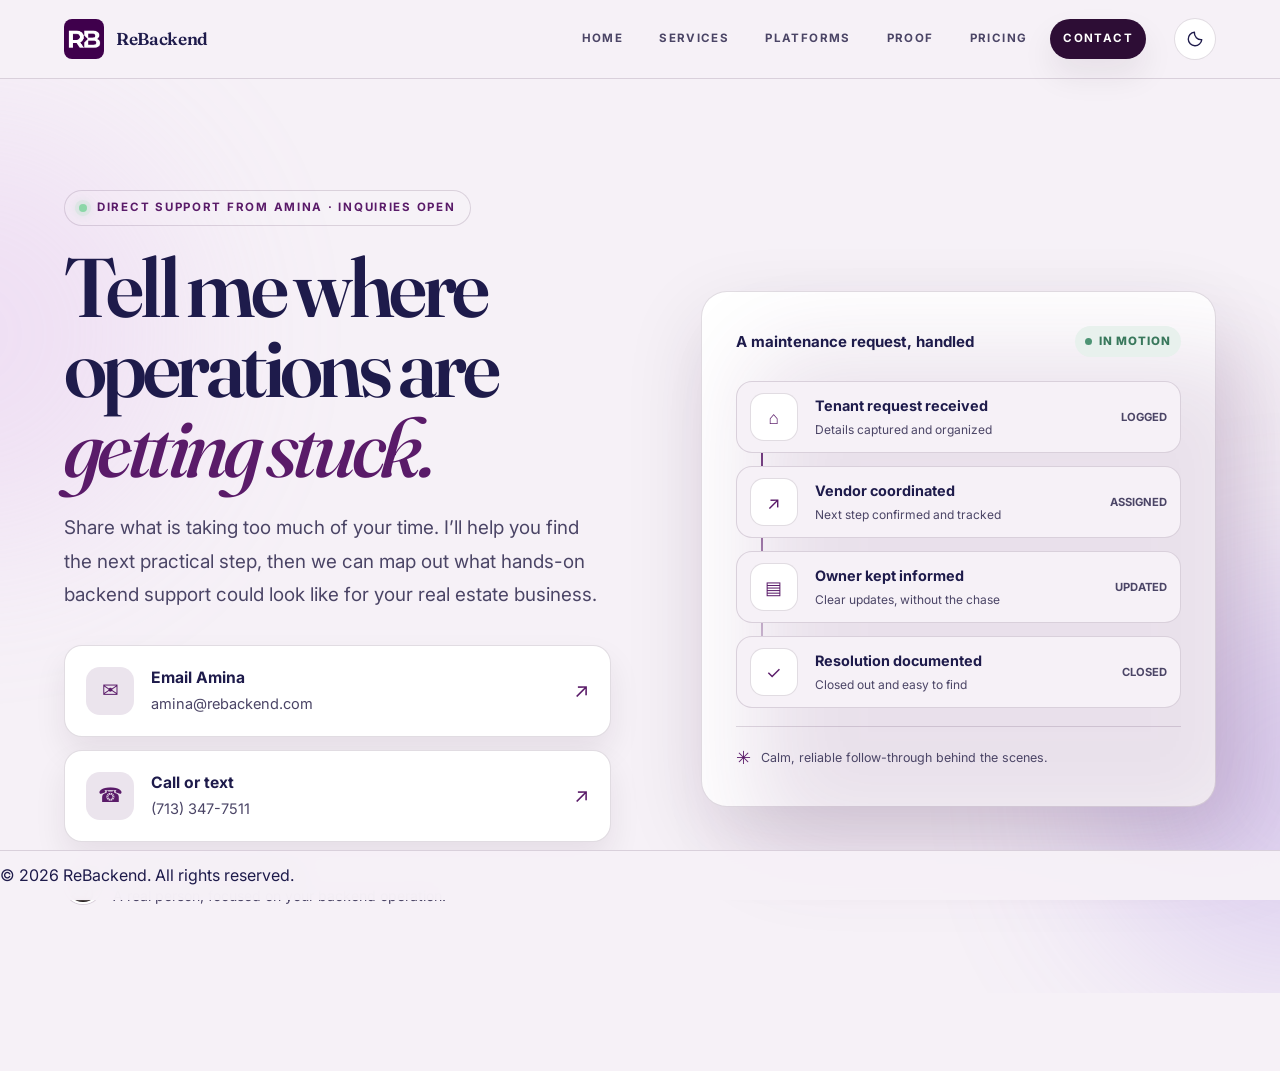
==== commit 4f0069c4: "Refresh pages and favicon" ====
--- a/contact.html
+++ b/contact.html
@@ -8,6 +8,7 @@
     <link rel="preconnect" href="https://fonts.googleapis.com" />
     <link rel="preconnect" href="https://fonts.gstatic.com" crossorigin />
     <link href="https://fonts.googleapis.com/css2?family=Fraunces:wght@500;600;700&family=Inter:wght@400;500;600;700;800&display=swap" rel="stylesheet" />
+    <link rel="icon" type="image/x-icon" href="/favicon.ico?v=20260928" />
     <link rel="stylesheet" href="/assets/css/global.css" />
     <style>
       .contact-page {
--- a/assets/css/global.css
+++ b/assets/css/global.css
@@ -974,12 +974,7 @@
   }
 }
 
-@media (max-width: 980px) {
-  .nav-links {
-    display: none;
-  }
-
-
+@media (max-width: 980px) {
   .hero-grid,
   .split,
   .case-grid,
@@ -1111,7 +1106,7 @@
 }
 
 .menu-toggle {
-  display: inline-flex;
+  display: none;
   width: 42px;
   height: 42px;
   padding: 0;
@@ -1131,36 +1126,6 @@
   border-color: var(--accent-primary);
 }
 
-.nav-links.is-open {
-  position: absolute;
-  top: calc(100% - 2px);
-  right: 64px;
-  z-index: 60;
-  display: flex;
-  flex-direction: column;
-  align-items: stretch;
-  gap: 4px;
-  width: min(280px, calc(100vw - 28px));
-  margin: 0;
-  padding: 10px;
-  border: 1px solid var(--border-color);
-  border-radius: 14px;
-  background: var(--card-bg);
-  box-shadow: var(--shadow-soft);
-}
-
-.nav-links.is-open .nav-link {
-  justify-content: flex-start;
-  width: 100%;
-  padding: 12px;
-  color: var(--text-primary);
-  font-size: 0.82rem;
-  letter-spacing: 0.08em;
-}
-
-.nav-links.is-open .nav-link.is-active {
-  color: #fff;
-}
 .menu-toggle:focus-visible,
 .theme-toggle:focus-visible,
 .nav-link:focus-visible,
@@ -1171,10 +1136,10 @@
 
 /* The real source portrait is kept proportional and framed without distortion. */
 .founder-photo-panel {
-  height: clamp(360px, 35vw, 430px);
+  height: clamp(400px, 43vw, 530px);
   max-height: 550px;
   min-height: 0;
-  aspect-ratio: 1.05;
+  aspect-ratio: 0.9;
   padding: 0;
   overflow: hidden;
   border-radius: 18px;
@@ -1285,7 +1250,7 @@
   border-radius: 50%;
   background: var(--accent-primary);
   box-shadow: 0 0 16px var(--accent-soft);
-  animation: workflow-travel 5s ease-in-out infinite alternate;
+  animation: workflow-travel 5s ease-in-out infinite;
 }
 
 @keyframes workflow-travel {
@@ -1428,12 +1393,7 @@
   filter: brightness(0) invert(1);
 }
 
-@media (max-width: 980px) {
-  .nav-links {
-    display: none;
-  }
-
-
+@media (max-width: 980px) {
   .platform-strip {
     grid-template-columns: 1fr;
   }
@@ -1481,9 +1441,9 @@
   }
 
   .founder-photo-panel {
-    height: clamp(330px, 85vw, 430px);
+    height: clamp(390px, 96vw, 520px);
     max-height: 550px;
-    aspect-ratio: 1.05;
+    aspect-ratio: 0.95;
   }
 
   .workflow-track {
@@ -1560,6 +1520,53 @@
   }
 }
 
-
-
-
+
+/* Contact page availability cue and narrow-screen workflow heading fit. */
+.contact-status::before,
+.online-indicator::before {
+  background: #8bd7a7;
+  box-shadow: 0 0 0 4px rgba(139, 215, 167, 0.14), 0 0 12px rgba(139, 215, 167, 0.62);
+  animation: contact-status-pulse 2.2s ease-out infinite;
+}
+
+@keyframes contact-status-pulse {
+  0% { box-shadow: 0 0 0 0 rgba(139, 215, 167, 0.42), 0 0 10px rgba(139, 215, 167, 0.55); }
+  70% { box-shadow: 0 0 0 7px rgba(139, 215, 167, 0), 0 0 10px rgba(139, 215, 167, 0.3); }
+  100% { box-shadow: 0 0 0 0 rgba(139, 215, 167, 0), 0 0 10px rgba(139, 215, 167, 0.55); }
+}
+
+@media (max-width: 760px) {
+  .grid-matrix,
+  .grid-matrix .matrix-card,
+  .grid-matrix .matrix-card h3 {
+    min-width: 0;
+    max-width: 100%;
+  }
+
+  .grid-matrix .matrix-card h3 {
+    overflow-wrap: anywhere;
+    word-break: normal;
+    font-size: clamp(1.1rem, 5.2vw, 1.3rem);
+    line-height: 1.1;
+  }
+
+  .workflow-track,
+  .workflow-step,
+  .workflow-step h3 {
+    min-width: 0;
+    max-width: 100%;
+  }
+
+  .workflow-step h3 {
+    overflow-wrap: anywhere;
+    word-break: normal;
+    font-size: clamp(1.1rem, 5.2vw, 1.35rem);
+  }
+}
+
+@media (prefers-reduced-motion: reduce) {
+  .contact-status::before,
+  .online-indicator::before {
+    animation: none;
+  }
+}
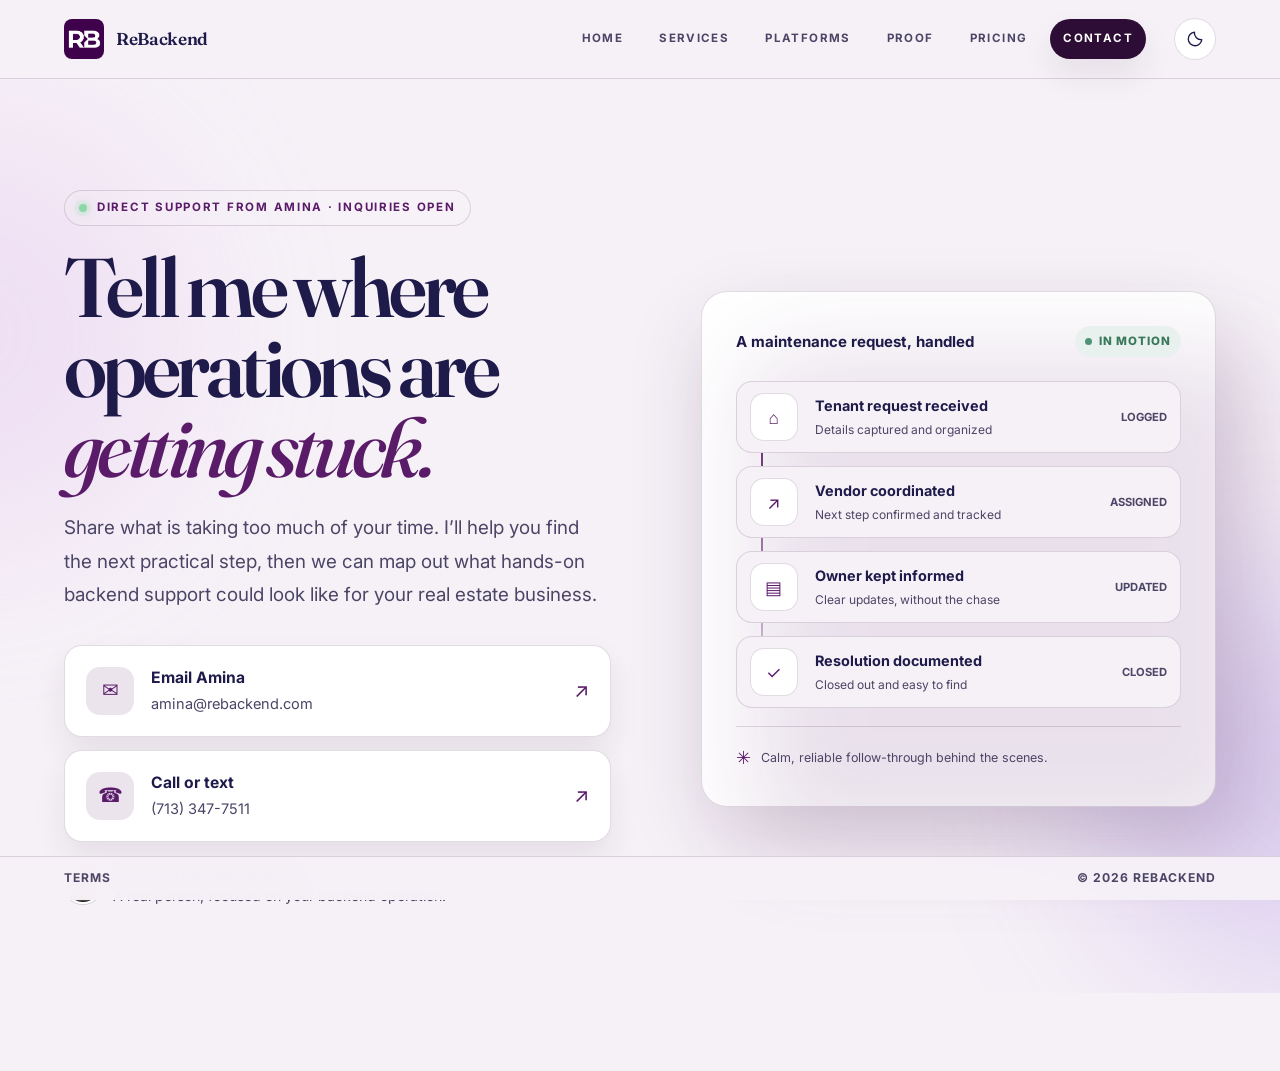
==== commit 43110c01: "Add files via upload" ====
--- a/contact.html
+++ b/contact.html
@@ -9,7 +9,7 @@
     <link rel="preconnect" href="https://fonts.gstatic.com" crossorigin />
     <link href="https://fonts.googleapis.com/css2?family=Fraunces:wght@500;600;700&family=Inter:wght@400;500;600;700;800&display=swap" rel="stylesheet" />
     <link rel="icon" type="image/x-icon" href="/favicon.ico?v=20260928" />
-    <link rel="stylesheet" href="/assets/css/global.css" />
+    <link rel="stylesheet" href="/assets/css/global.css?v=20260928-mobile-footer2" />
     <style>
       .contact-page {
         position: relative;
@@ -410,7 +410,14 @@
       </section>
     </main>
 
-    <footer><p>© 2026 ReBackend. All rights reserved.</p></footer>
+    <footer>
+      <div class="footer-inner">
+        <nav class="footer-links" aria-label="Footer navigation">
+          <a href="/terms">Terms</a>
+        </nav>
+        <div class="footer-meta">© 2026 ReBackend</div>
+      </div>
+    </footer>
     <script src="/assets/js/app.js"></script>
   </body>
 </html>
--- a/assets/css/global.css
+++ b/assets/css/global.css
@@ -1569,4 +1569,85 @@
   .online-indicator::before {
     animation: none;
   }
-}
+}
+
+/* Give the home hero the same soft white and lilac glow as the contact page. */
+.home-hero {
+  background:
+    radial-gradient(ellipse at 12% 8%, rgba(255, 255, 255, 0.96) 0%, rgba(255, 255, 255, 0) 46%),
+    radial-gradient(ellipse at 88% 64%, rgba(216, 180, 225, 0.25) 0%, rgba(216, 180, 225, 0) 45%),
+    linear-gradient(135deg, #fff 0%, var(--bg-primary) 54%, var(--bg-secondary) 100%);
+  transition: background 0.25s ease;
+}
+
+html[data-theme="dark"] .home-hero {
+  background:
+    radial-gradient(ellipse at 12% 8%, rgba(207, 158, 226, 0.13) 0%, rgba(207, 158, 226, 0) 46%),
+    radial-gradient(ellipse at 88% 64%, rgba(123, 77, 130, 0.2) 0%, rgba(123, 77, 130, 0) 45%),
+    var(--bg-primary);
+}
+
+/* Keep service cards readable in narrow browser and phone layouts. */
+@media (max-width: 900px) {
+  /* This later rule overrides the earlier tablet/mobile .feature-list rule. */
+  .home-feature-list {
+    grid-template-columns: minmax(0, 1fr);
+  }
+
+  .home-feature-list .feature-card,
+  .home-feature-list .feature-card h3,
+  .home-feature-list .feature-card p {
+    min-width: 0;
+    max-width: 100%;
+    overflow-wrap: anywhere;
+  }
+
+  .grid-matrix {
+    grid-template-columns: minmax(0, 1fr);
+  }
+
+  .grid-matrix .matrix-card,
+  .grid-matrix .matrix-card h3,
+  .grid-matrix .matrix-card p {
+    min-width: 0;
+    max-width: 100%;
+  }
+
+  .grid-matrix .matrix-card h3,
+  .grid-matrix .matrix-card p {
+    overflow-wrap: anywhere;
+    word-break: normal;
+  }
+
+  .footer-links {
+    display: grid;
+    grid-template-columns: repeat(3, minmax(0, 1fr));
+    width: 100%;
+    gap: 12px 16px;
+  }
+
+  .footer-links a {
+    min-width: 0;
+    overflow-wrap: anywhere;
+  }
+}
+
+/* Keep the mobile header in the scrolling flow and let the footer end the page. */
+@media (max-width: 760px) {
+  body {
+    padding-top: 0;
+    padding-bottom: 0;
+  }
+
+  .site-header {
+    position: sticky;
+    top: 0;
+  }
+
+  footer {
+    position: static;
+    inset: auto;
+    z-index: auto;
+    margin-top: 24px;
+  }
+}
